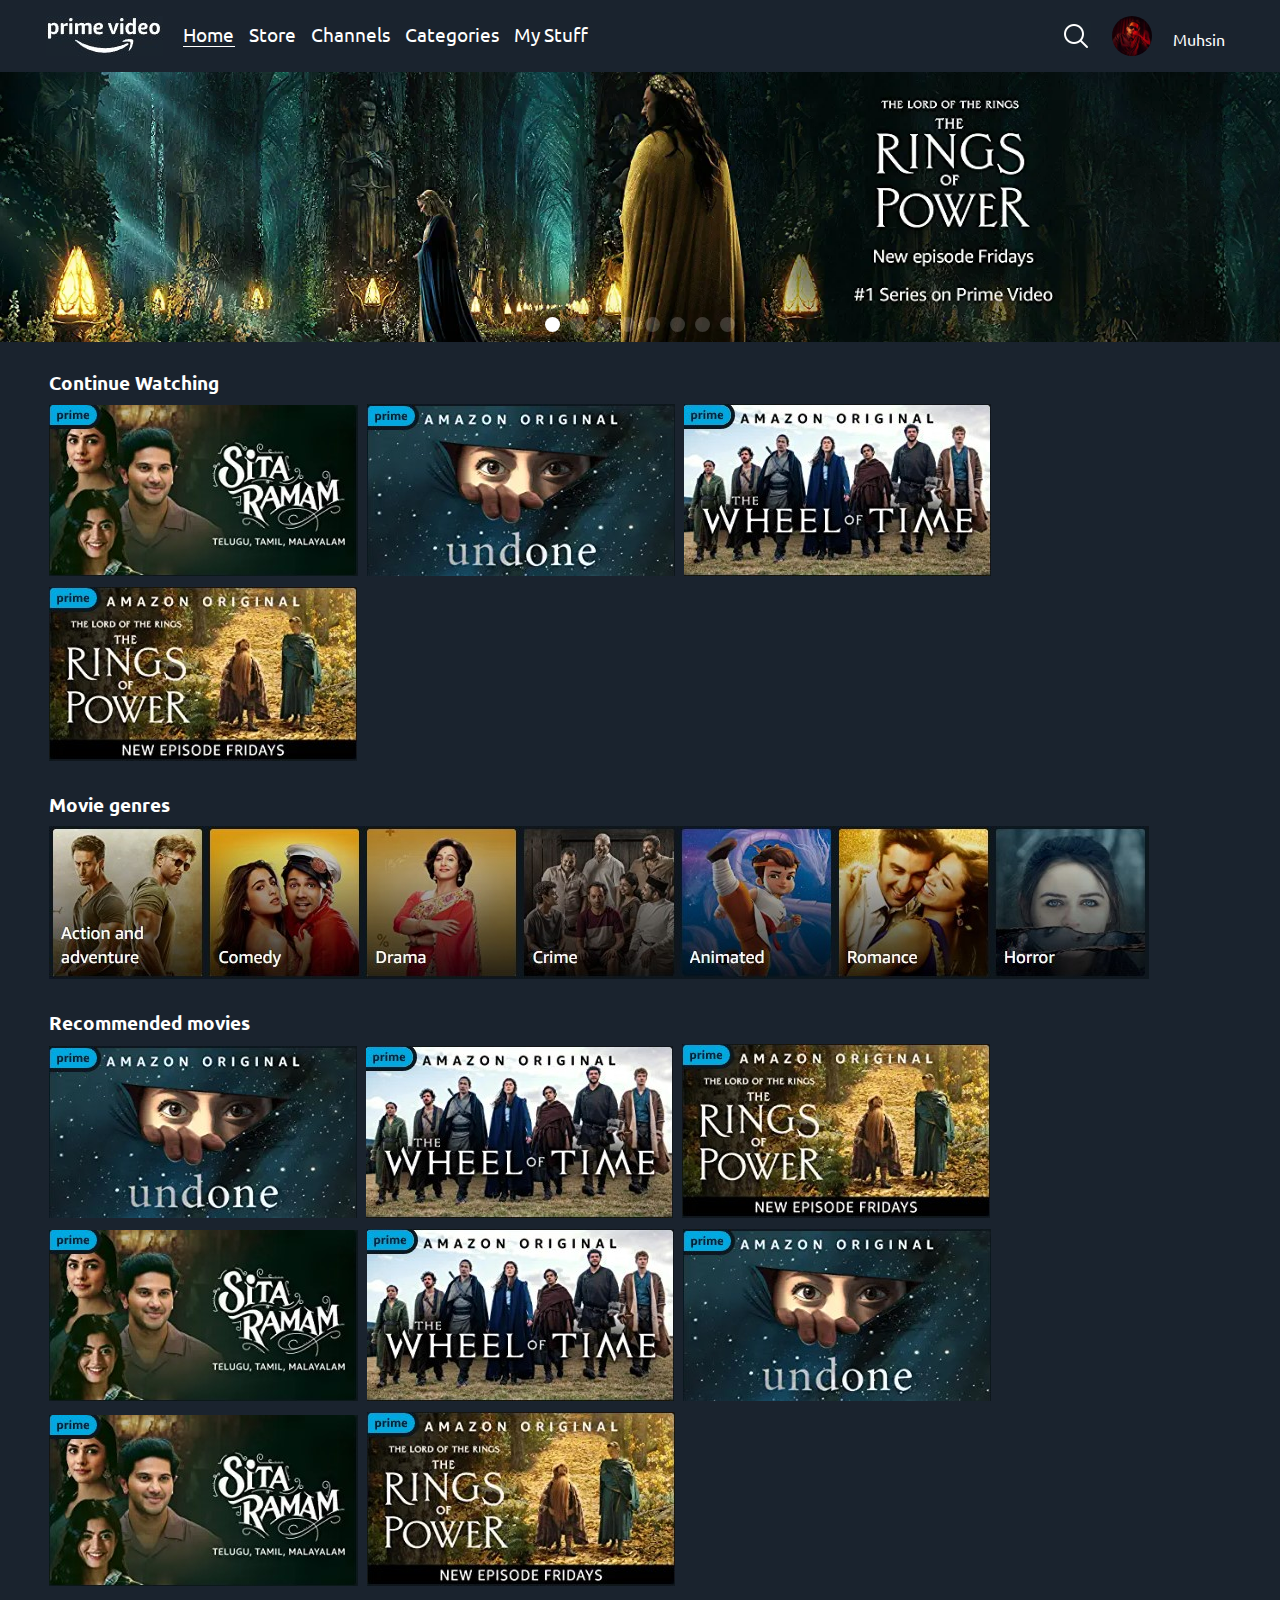
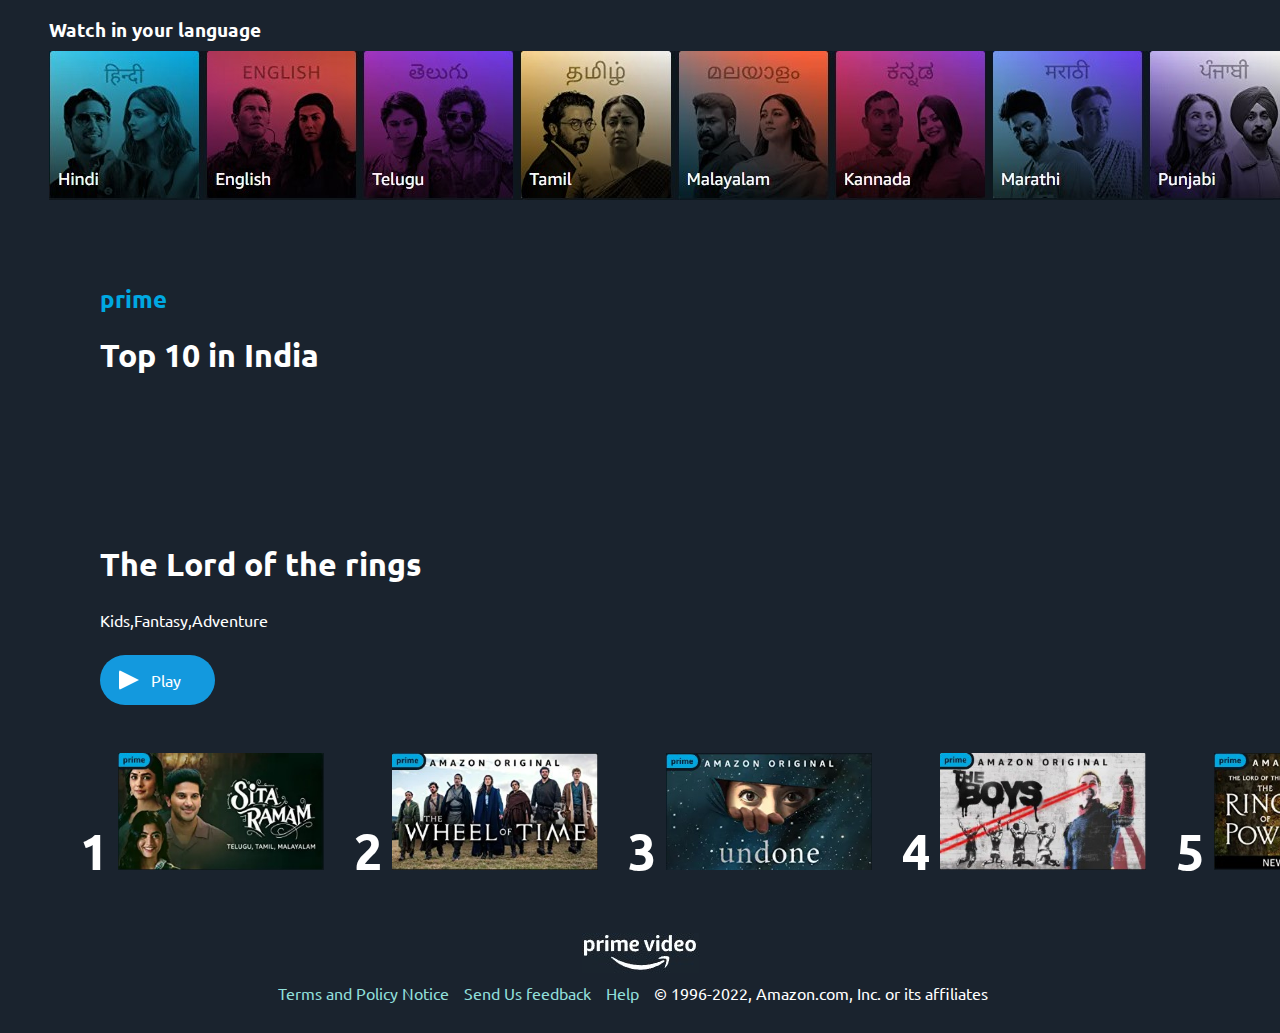
==== index.html @ 3ac4b413 "Amazon Prime Clone using HTML & CSS" ====
<!DOCTYPE html>
<html lang="en">
<head>
    <meta charset="UTF-8">
    <meta http-equiv="X-UA-Compatible" content="IE=edge">
    <meta name="viewport" content="width=device-width, initial-scale=1.0">
    <title>primeVideo</title>
    <link rel="stylesheet" href="style.css">
    <link href='https://fonts.googleapis.com/css?family=Ubuntu' rel='stylesheet'>
    <link rel="stylesheet" href="https://cdnjs.cloudflare.com/ajax/libs/font-awesome/4.7.0/css/font-awesome.min.css">
    <style>

        .container{
            margin-left: 44px;
            margin-top: 28px;
        }
        .container h3{
            display: block;
            font-size: larger;
            margin-left: 5px;
        }
        .container img{
            margin-top: 8px;
            margin-left: 5px;
        }



    </style>

</head>
<body>

    <!-- ######################
            HEADER
    ########################### -->
    <header >
        <nav class="navbar"  >
            <ul >
                <img src="/imgs/prime.jpg" alt="">
                <li class="left">Home</li>
                <li class="left">Store</li>
                <li class="left">Channels</li>
                <li class="left">Categories</li>
                <li class="left">My Stuff</li>
                <div class="R8Sfde"></div>
                <div class="right">
                    <img id="searchIcon" src="/imgs/search-icon.png" alt="">
                    <img id="logo" src="/imgs/saimanSays.jpg" alt="">
                    <span id="name">Muhsin</span>
                </div>
            </ul>
            <div class="underline"></div>
        </nav>
    </header>

        <!-- ######################
                SLIDER
        ########################### -->
    <div class="slider">
        <div class="images">
            <img src="/imgs/rings.webp" alt="sdf"      class="m6">
            <div class="nextSlide" >&#x276D;</div>
        </div>
        <div class="dots">
            <div style="background-color: white"></div><div></div><div></div><div></div><div></div><div></div><div></div><div></div>
        </div>
    </div>


    <!-- ######################
            MOVIE LISTS
    ########################### -->
    <div class="container">
        <h3>Continue Watching</h3>
        <img src="/imgs/SitaRaman.jpg" alt="">
        <img src="/imgs/undone.jpg" alt="">
        <img src="/imgs/wot.jpg" alt="">
        <img src="/imgs/ringsOpower.jpg" alt="">
    </div>

    <div class="container">
        <h3>Movie genres</h3>
        <img src="/imgs/movie-genre.jpg" alt="">
    </div>

    <div class="container">
        <h3>Recommended movies</h3>
        <img src="/imgs/undone.jpg" alt="">
        <img src="/imgs/wot.jpg" alt="">
        <img src="/imgs/ringsOpower.jpg" alt="">
        <img src="/imgs/SitaRaman.jpg" alt="">
        <img src="/imgs/wot.jpg" alt="">
        <img src="/imgs/undone.jpg" alt="">
        <img src="/imgs/SitaRaman.jpg" alt="">
        <img src="/imgs/ringsOpower.jpg" alt="">
    </div>
    <div class="container">
        <h3>Watch in your language</h3>
        <img src="/imgs/lang.jpg" alt="">
    </div>








    <!-- ######################
            TOP 10
    ########################### -->
    <div id="top10">
        <div id="leftT10">
            <div id="leftContainer">
                <div id="leftTop">
                    <h2 style="color: #00A8E1; margin-bottom: 20px;">prime</h2>
                    <h1>Top 10 in India</h1>
                </div>
                <div id="leftBottom">
                    <h1 style="margin-bottom:25px">The Lord of the rings</h1>
                    <span >Kids,Fantasy,Adventure</span>
                    <div style="margin-top:25px">
                        <div id="playBtn">
                            <div class="play"></div>
                            <span>&nbsp;&nbsp; Play</span>
                        </div>
                    </div>
                </div>
            </div>
        </div>
        <div id="rightT10" class="pad0 mar0">
            <video id="vidT10" class="pad0 mar0" width="320" height="240"  autoplay="autoplay" loop muted>
                <source id="vidT10Src" class="pad0 mar0" src="/imgs/LOTR.mp4" >
              </video>
        </div>
    </div>

    <!-- top 10 slider -->
    <div id="t10slider">
        <div id="t10count">1</div>
        <img id="t10img" src="/imgs/SitaRaman.jpg" alt="">
        
        <div id="t10count">2</div>
        <img id="t10img" src="/imgs/wot.jpg" alt="">
        
        <div id="t10count">3</div>
        <img id="t10img" src="/imgs/undone.jpg" alt="">
        
        <div id="t10count">4</div>
        <img id="t10img" src="/imgs/TheBoys.jpg" alt="">
        
        <div id="t10count">5</div>
        <img id="t10img" src="/imgs/ringsOpower.jpg" alt="">
        
    </div>




    <!-- <div class="container">
        <h3>Recent movies</h3>
        <img src="/imgs/undone.jpg" alt="">
        <img src="/imgs/wot.jpg" alt="">
        <img src="/imgs/ringsOpower.jpg" alt="">
        <img src="/imgs/SitaRaman.jpg" alt="">
        <img src="/imgs/wot.jpg" alt="">
        <img src="/imgs/undone.jpg" alt="">
        <img src="/imgs/SitaRaman.jpg" alt="">
        <img src="/imgs/ringsOpower.jpg" alt="">
    </div> -->







    <!-- ###################### -->
    <!--        FOOTER          -->
    <!-- ###################### -->
    <footer>
        <div id="footImg">
            <img src="/imgs/prime.jpg" alt="">
        </div>
        <div id="foot">
                <a href="https://www.primevideo.com/help/ref=atv_ftr_ter?nodeId=202064890">Terms and Policy Notice</a>
                <a href="primevideo.com/help/contact-us/ref=atv_ftr_cu">Send Us feedback</a>
                <a href="https://www.primevideo.com/help/ref=atv_ftr_hp">Help</a>
                <span> © 1996-2022, Amazon.com, Inc. or its affiliates</span>
        </div>
    </footer>
</body>
</html>
---- style.css ----
*{
    box-sizing: border-box;
    margin: 0 ;
    padding: 0;
}

body{
    font-family: 'Ubuntu';
    color: white;
    background-color: #1A232E;
}
/* 
#####################################
        GENERALS
#####################################
 */
    .pad0{
        padding: 0px;
    }
    .mar0{
        margin: 0;
    }
/* 
#####################################
        HEADER
#####################################
 */
 .right{
    position: absolute;
    right: 30px;    
    top: 16px;
    width: 200px;
    /* background-color: red; */
    /* height: fit-content; */
    display: flex;
    justify-content: space-around;
    align-items: center;
}
header{
    height: 72px;
    z-index: 1;
}
.navbar li{
    display: inline;
    color: white;
    font-size: larger;
    margin-left: 15px;
    margin-bottom: -13px;
}

ul{
    height: fit-content;
    display: flex;
    align-items: center;
}
.navbar img{
    margin: 16px 5px 0 46px;
}

#logo{
    height: 40px;
    width: 40px;
    margin: 0;
    border-radius: 50%;
}
#name{
    margin-top: 5px;
}
.underline{
    height: 1px;
    width: 52px;
    background-color: white;
    position: relative;
    left: 183px;
    bottom: 10px;
}
#nameSelect{
    background:none;
    border: none;
    color: white;
}
#searchIcon{
    margin: 0;
}

header{
    background-color: #1A232E;
    position: fixed;
    width: 100%;
}

/*#####################
        SLIDER
##################### */
.slider{
    padding-top: 72px;
    overflow: hidden;
}

.images{
    display: flex;
    width: 100%;
}

.images img{
    height: 270px;
    width: 110%;
    transition: all 0.15s ease;
}
.nextSlide:hover {
    background-color: rgba(0, 0, 0, 0.138);
    color: wheat;
    }


    .nextSlide{
        text-decoration: none;
        display: flex;
        z-index: 0.1;
        align-items: center;
        position: relative;
        /* justify-content:left; */
        margin-left: -44px;
        color: aliceblue;
        padding: 8px 16px;
        font-size: 40px;
        height: 270px;
    }

.dots{
    display: flex;
    justify-content: center;
    margin: 5px;
    position: inherit;
    margin-top: -30px;
}

.dots div{
    background-color: rgba(255, 255, 255, 0.182);
    height: 15px;
    width: 15px;
    border-radius: 50%;
    margin: 5px;
}

.dots div:hover{    background-color: white;    }




        /* #####################
            FOOTER
        ######################## */
        footer{
            margin-top: 50px;
            margin-bottom: 30px;
        }
        #foot a{
            text-decoration: none;
            color: #90DFDA;
        }
        #foot,#footImg{
            margin: 10px;
            display: flex;
            justify-content: center;
        }
        #foot a,span{
            margin-right: 15px;
        }




        /*##################################
                TOP 10
        ##################################*/

        #top10{
            margin-top: 50px;
            display: flex;
            height: 450px;
        }
        #leftT10{
            width: 40%;
        }
        #rightT10{
            width: 60%;
        }
        #vidT10{
            min-width: 50%;
            min-height: 100%;
            width: 100%;
            object-fit: fill;
            /* box-shadow: inset 0px 0px 50px rgba(210, 13, 13, 0.8); */
            /* box-shadow: inset 0px 0px 40px 40px #DBA632; */
        } 
        #leftContainer{
            padding-top: 30px;
            margin-left: 100px;
            height: 100%;
            box-sizing: border-box;
        }
        #leftBottom{
            /* background-color: green; */
            position: relative;
            bottom: -40%;
        }
        #playBtn{
            height: 50px;
            width: 115px;
            border-radius: 25px 25px 25px 25px;
            background-color: #1399DE;
            display: flex;
            justify-content: center;
            align-items: center;
        }
 
        .play {
        border-top: 10px solid #1399DE;
        border-bottom: 10px solid #1399DE;
        border-left: 20px solid white;
        height: 0px;
        border-radius: 2px;
        }

        /* Top 10 slider */
        #t10slider{
            margin-left: 50px;
            padding-top: 50px;
            display: flex;
            align-items: baseline;
            overflow: hidden;
        }
        #t10count{ font-size: 50px; font-weight: 900; margin: 0 10px 0 30px;}          
        #t10img{
            height: 117px;
            width: 206px;
        }
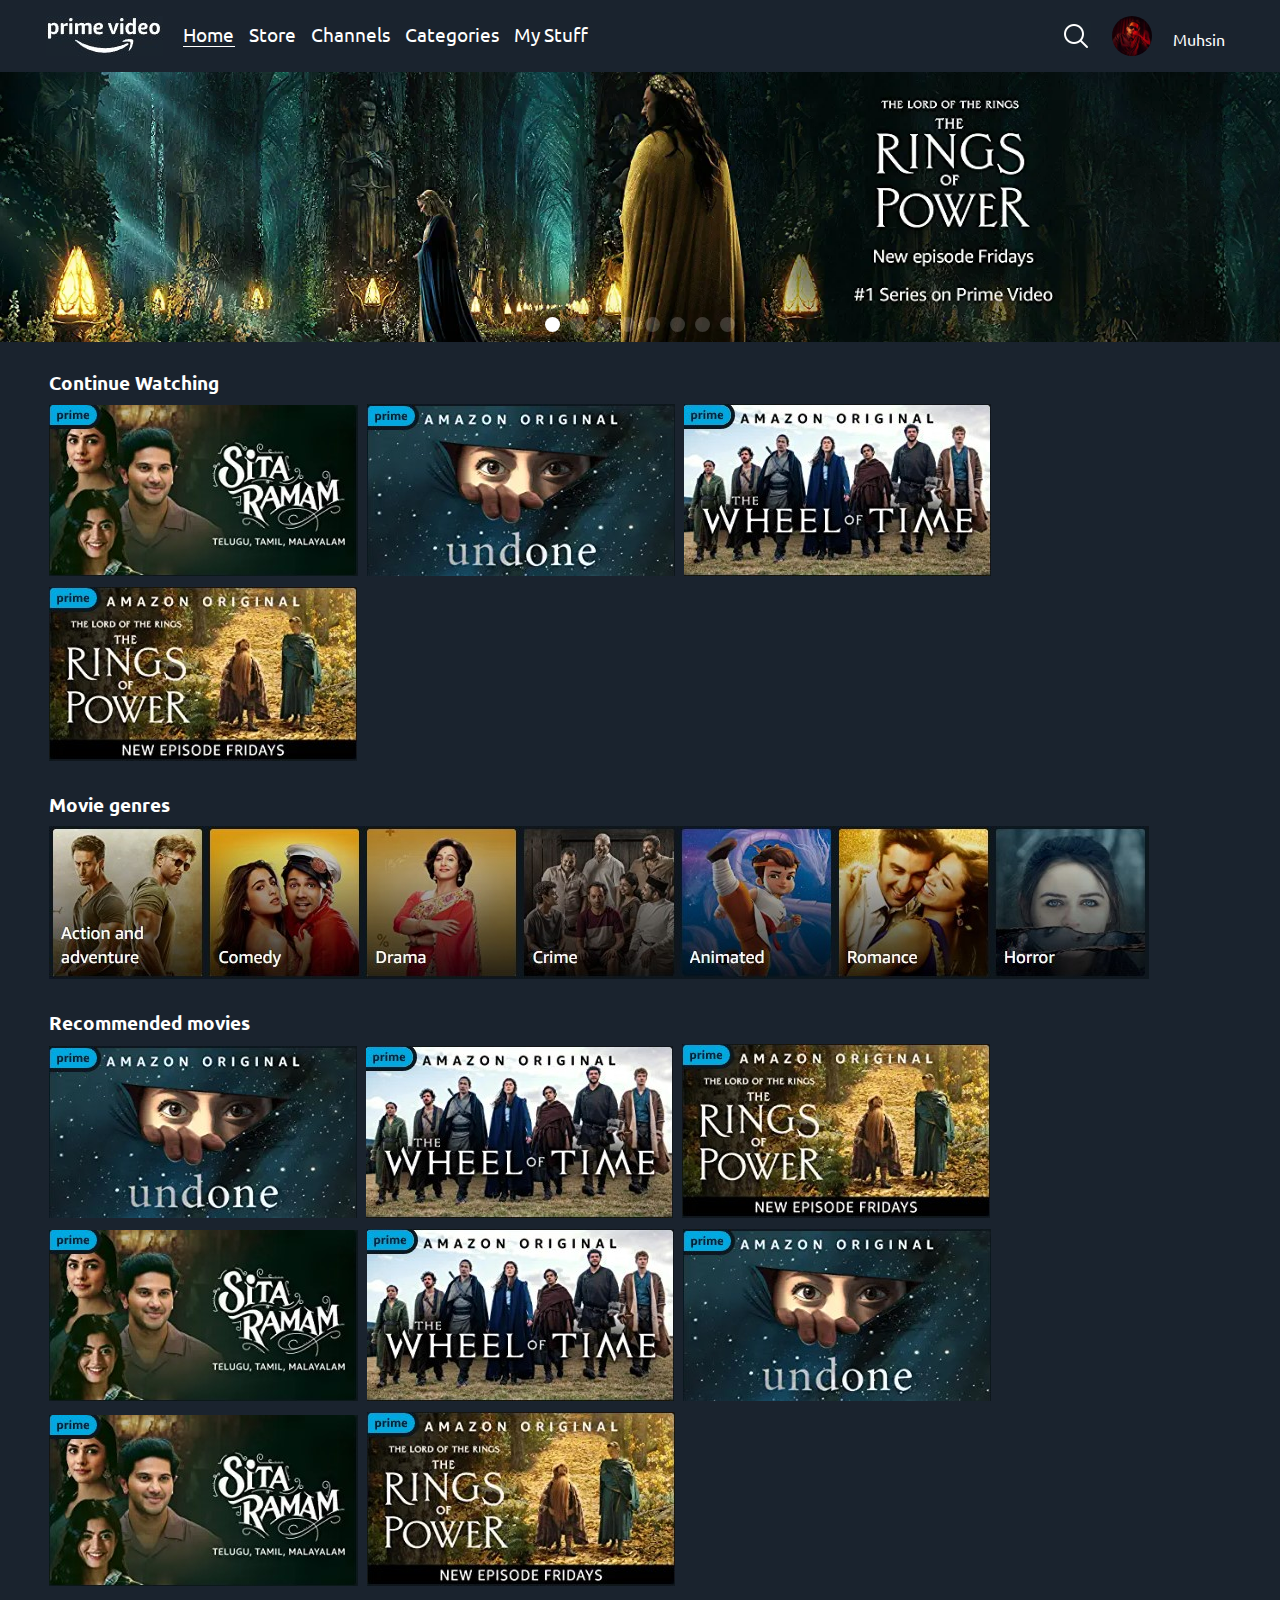
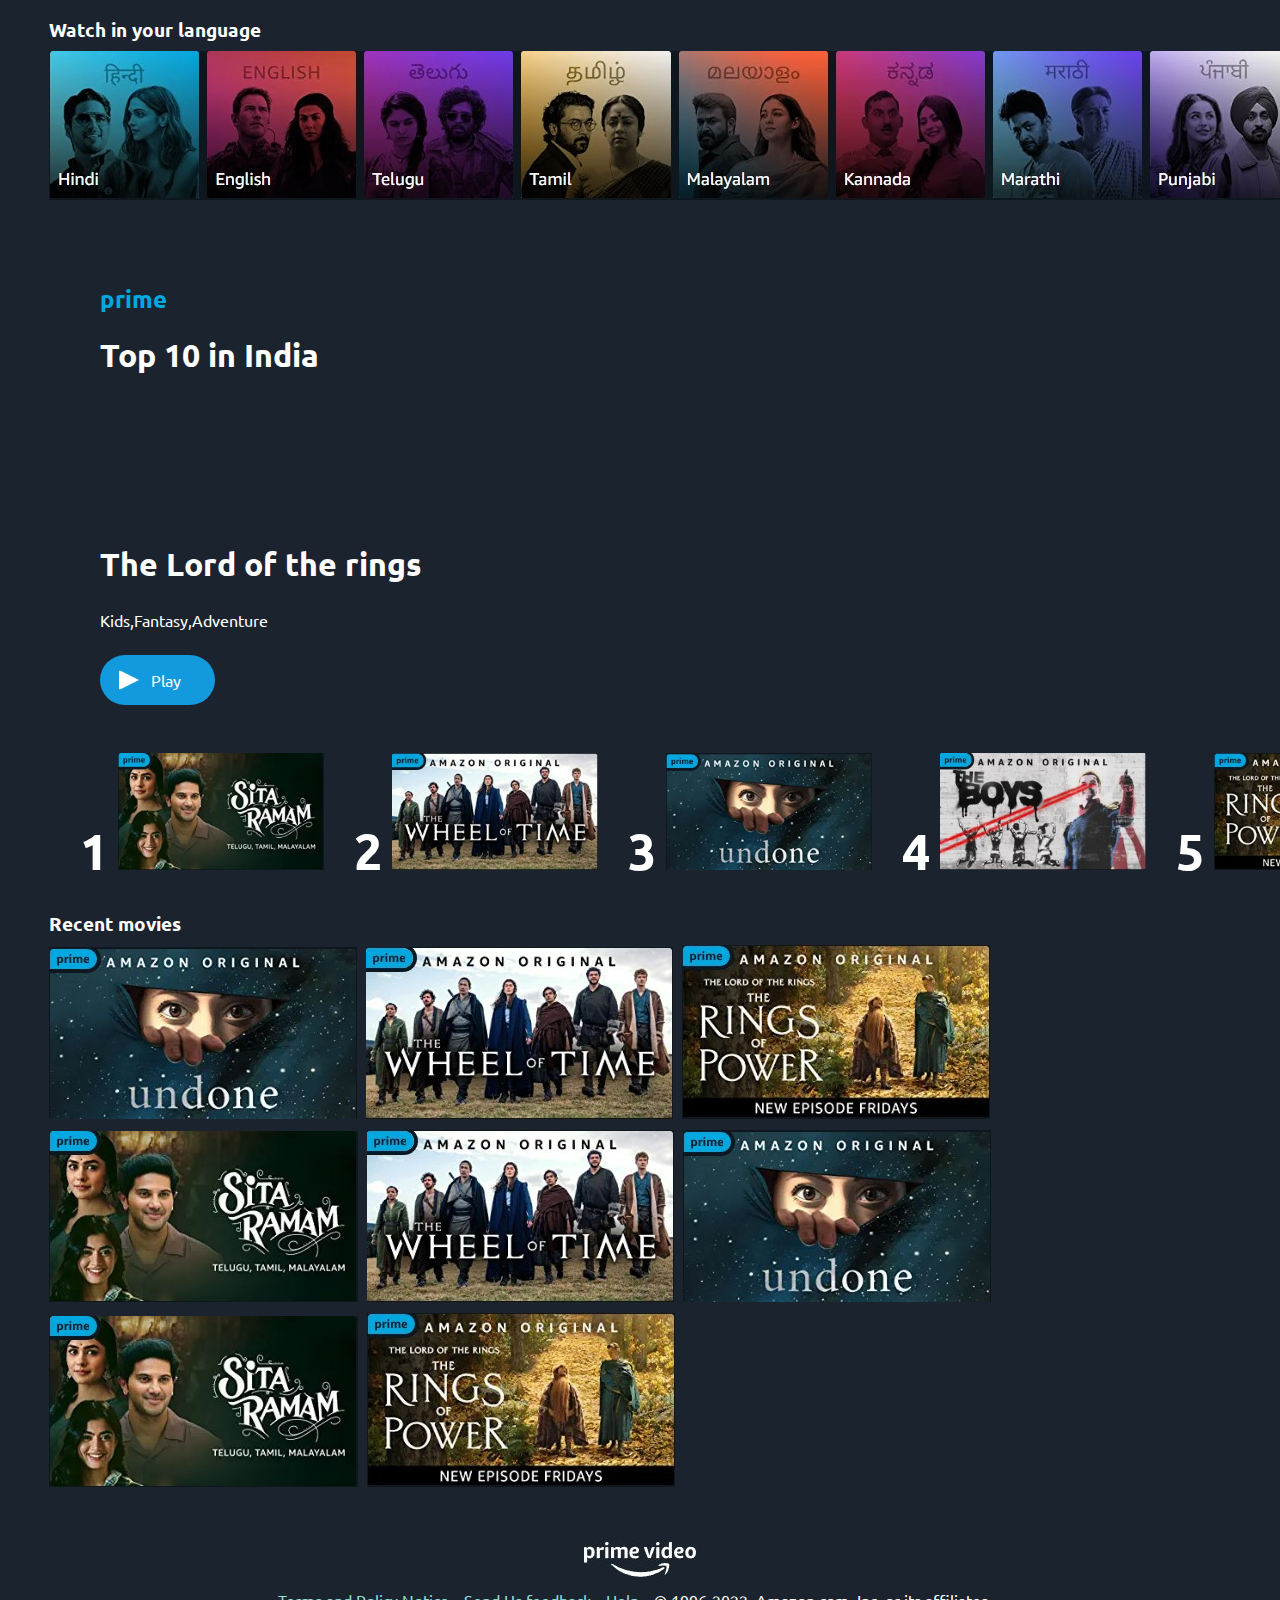
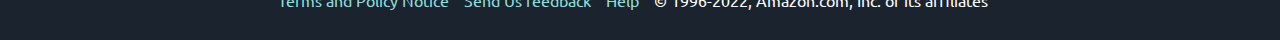
==== commit 0a147ae7: "added a row" ====
--- a/index.html
+++ b/index.html
@@ -8,6 +8,7 @@
     <link rel="stylesheet" href="style.css">
     <link href='https://fonts.googleapis.com/css?family=Ubuntu' rel='stylesheet'>
     <link rel="stylesheet" href="https://cdnjs.cloudflare.com/ajax/libs/font-awesome/4.7.0/css/font-awesome.min.css">
+    <link rel="icon" href="imgs/prime-title-logo.png">
     <style>
 
         .container{
@@ -37,7 +38,7 @@
     <header >
         <nav class="navbar"  >
             <ul >
-                <img src="/imgs/prime.jpg" alt="">
+                <img src="prime.jpg" alt="">
                 <li class="left">Home</li>
                 <li class="left">Store</li>
                 <li class="left">Channels</li>
@@ -45,8 +46,8 @@
                 <li class="left">My Stuff</li>
                 <div class="R8Sfde"></div>
                 <div class="right">
-                    <img id="searchIcon" src="/imgs/search-icon.png" alt="">
-                    <img id="logo" src="/imgs/saimanSays.jpg" alt="">
+                    <img id="searchIcon" src="imgs/search-icon.png" alt="">
+                    <img id="logo" src="imgs/saimanSays.jpg" alt="">
                     <span id="name">Muhsin</span>
                 </div>
             </ul>
@@ -59,7 +60,7 @@
         ########################### -->
     <div class="slider">
         <div class="images">
-            <img src="/imgs/rings.webp" alt="sdf"      class="m6">
+            <img src="imgs/rings.webp" alt="sdf"      class="m6">
             <div class="nextSlide" >&#x276D;</div>
         </div>
         <div class="dots">
@@ -73,31 +74,31 @@
     ########################### -->
     <div class="container">
         <h3>Continue Watching</h3>
-        <img src="/imgs/SitaRaman.jpg" alt="">
-        <img src="/imgs/undone.jpg" alt="">
-        <img src="/imgs/wot.jpg" alt="">
-        <img src="/imgs/ringsOpower.jpg" alt="">
+        <img src="imgs/SitaRaman.jpg" alt="">
+        <img src="imgs/undone.jpg" alt="">
+        <img src="imgs/wot.jpg" alt="">
+        <img src="imgs/ringsOpower.jpg" alt="">
     </div>
 
     <div class="container">
         <h3>Movie genres</h3>
-        <img src="/imgs/movie-genre.jpg" alt="">
+        <img src="imgs/movie-genre.jpg" alt="">
     </div>
 
     <div class="container">
         <h3>Recommended movies</h3>
-        <img src="/imgs/undone.jpg" alt="">
-        <img src="/imgs/wot.jpg" alt="">
-        <img src="/imgs/ringsOpower.jpg" alt="">
-        <img src="/imgs/SitaRaman.jpg" alt="">
-        <img src="/imgs/wot.jpg" alt="">
-        <img src="/imgs/undone.jpg" alt="">
-        <img src="/imgs/SitaRaman.jpg" alt="">
-        <img src="/imgs/ringsOpower.jpg" alt="">
+        <img src="imgs/undone.jpg" alt="">
+        <img src="imgs/wot.jpg" alt="">
+        <img src="imgs/ringsOpower.jpg" alt="">
+        <img src="imgs/SitaRaman.jpg" alt="">
+        <img src="imgs/wot.jpg" alt="">
+        <img src="imgs/undone.jpg" alt="">
+        <img src="imgs/SitaRaman.jpg" alt="">
+        <img src="imgs/ringsOpower.jpg" alt="">
     </div>
     <div class="container">
         <h3>Watch in your language</h3>
-        <img src="/imgs/lang.jpg" alt="">
+        <img src="imgs/lang.jpg" alt="">
     </div>
 
 
@@ -131,7 +132,7 @@
         </div>
         <div id="rightT10" class="pad0 mar0">
             <video id="vidT10" class="pad0 mar0" width="320" height="240"  autoplay="autoplay" loop muted>
-                <source id="vidT10Src" class="pad0 mar0" src="/imgs/LOTR.mp4" >
+                <source id="vidT10Src" class="pad0 mar0" src="imgs/LOTR.mp4" >
               </video>
         </div>
     </div>
@@ -139,36 +140,36 @@
     <!-- top 10 slider -->
     <div id="t10slider">
         <div id="t10count">1</div>
-        <img id="t10img" src="/imgs/SitaRaman.jpg" alt="">
+        <img id="t10img" src="imgs/SitaRaman.jpg" alt="">
         
         <div id="t10count">2</div>
-        <img id="t10img" src="/imgs/wot.jpg" alt="">
+        <img id="t10img" src="imgs/wot.jpg" alt="">
         
         <div id="t10count">3</div>
-        <img id="t10img" src="/imgs/undone.jpg" alt="">
+        <img id="t10img" src="imgs/undone.jpg" alt="">
         
         <div id="t10count">4</div>
-        <img id="t10img" src="/imgs/TheBoys.jpg" alt="">
+        <img id="t10img" src="imgs/TheBoys.jpg" alt="">
         
         <div id="t10count">5</div>
-        <img id="t10img" src="/imgs/ringsOpower.jpg" alt="">
+        <img id="t10img" src="imgs/ringsOpower.jpg" alt="">
         
     </div>
 
 
 
 
-    <!-- <div class="container">
+    <div class="container">
         <h3>Recent movies</h3>
-        <img src="/imgs/undone.jpg" alt="">
-        <img src="/imgs/wot.jpg" alt="">
-        <img src="/imgs/ringsOpower.jpg" alt="">
-        <img src="/imgs/SitaRaman.jpg" alt="">
-        <img src="/imgs/wot.jpg" alt="">
-        <img src="/imgs/undone.jpg" alt="">
-        <img src="/imgs/SitaRaman.jpg" alt="">
-        <img src="/imgs/ringsOpower.jpg" alt="">
-    </div> -->
+        <img src="imgs/undone.jpg" alt="">
+        <img src="imgs/wot.jpg" alt="">
+        <img src="imgs/ringsOpower.jpg" alt="">
+        <img src="imgs/SitaRaman.jpg" alt="">
+        <img src="imgs/wot.jpg" alt="">
+        <img src="imgs/undone.jpg" alt="">
+        <img src="imgs/SitaRaman.jpg" alt="">
+        <img src="imgs/ringsOpower.jpg" alt="">
+    </div>
 
 
 
@@ -181,7 +182,7 @@
     <!-- ###################### -->
     <footer>
         <div id="footImg">
-            <img src="/imgs/prime.jpg" alt="">
+            <img src="imgs/prime.jpg" alt="">
         </div>
         <div id="foot">
                 <a href="https://www.primevideo.com/help/ref=atv_ftr_ter?nodeId=202064890">Terms and Policy Notice</a>
